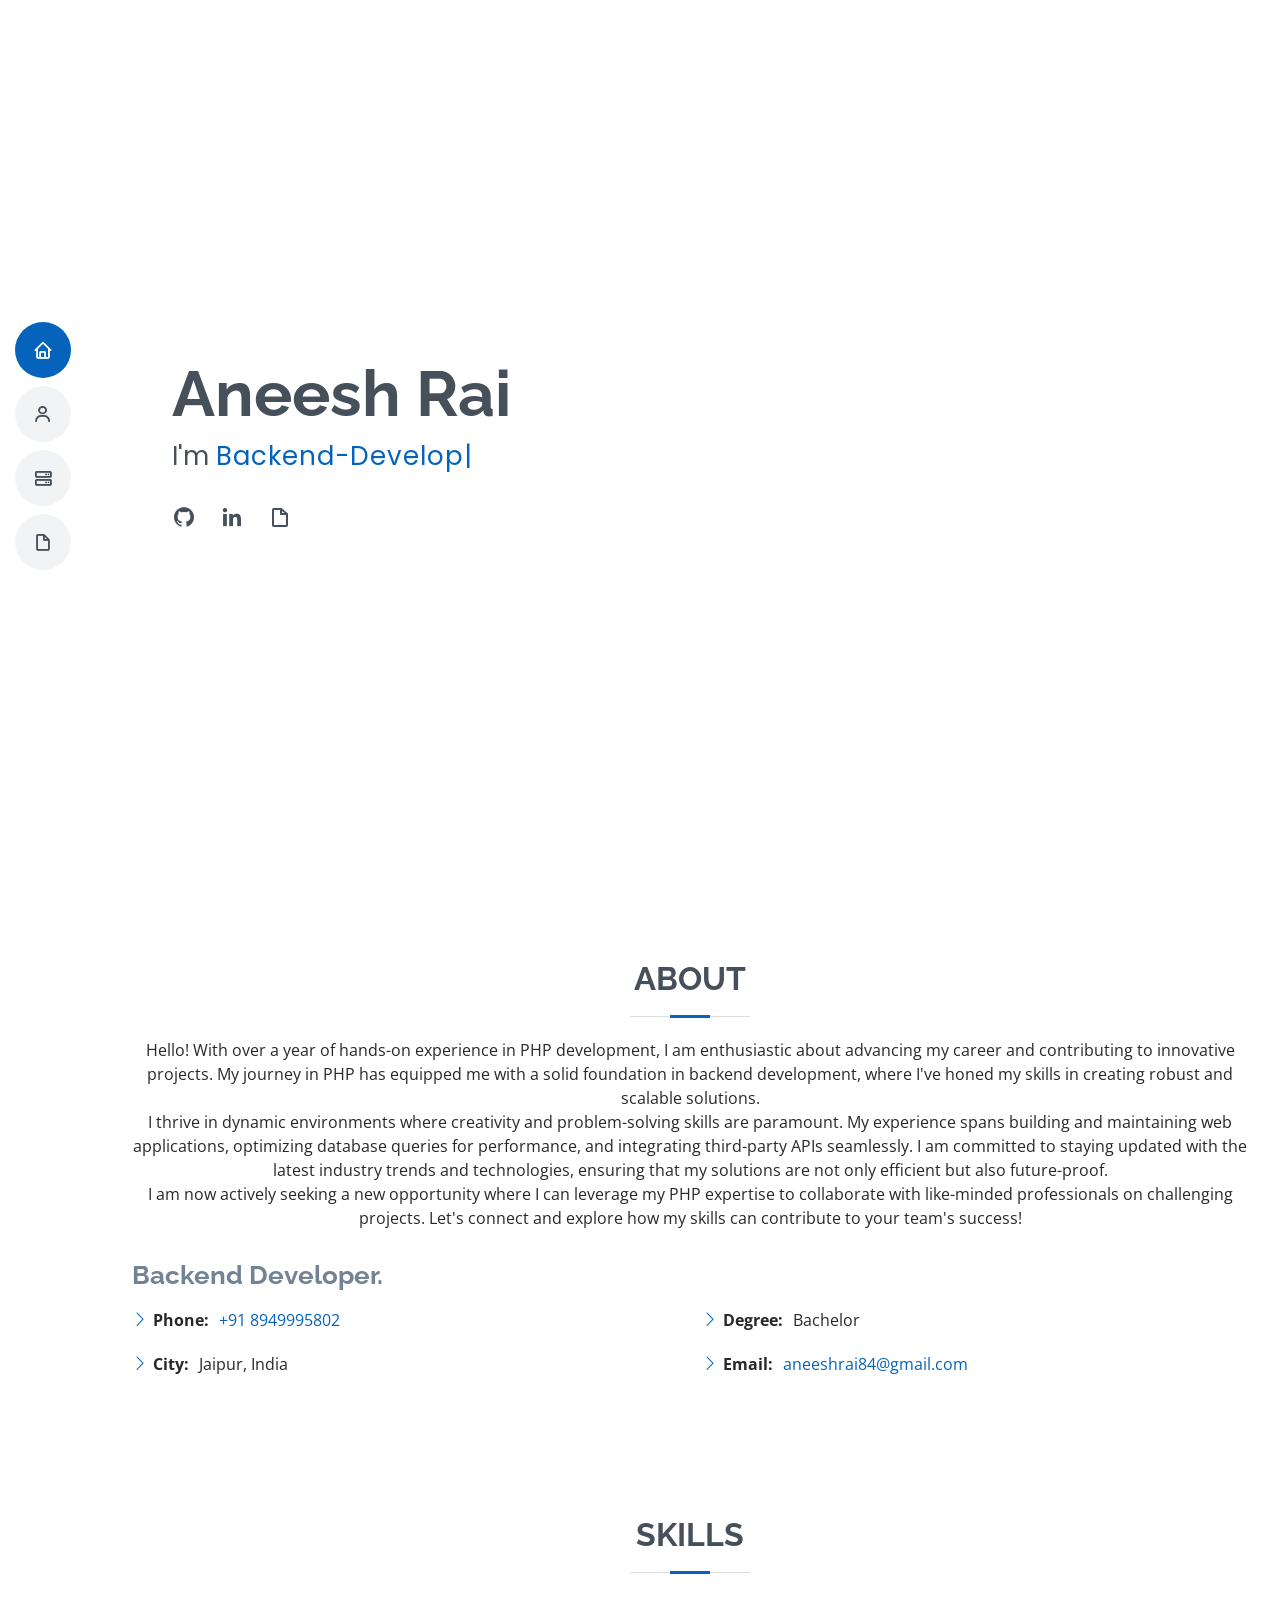
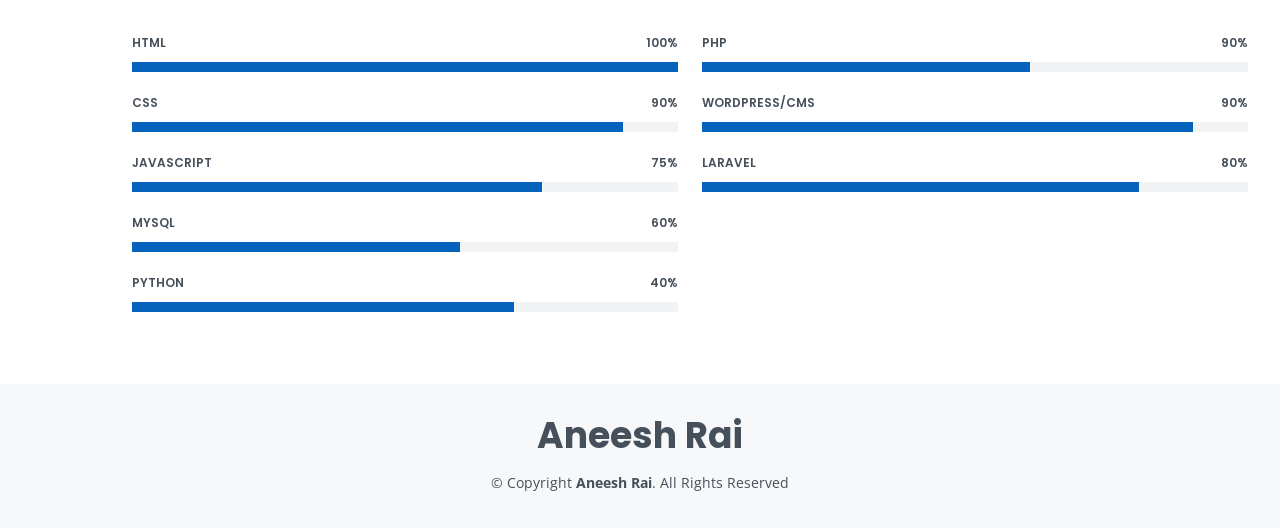
==== index.html @ 7e9b3e85 "gsync2" ====
<!DOCTYPE html>
<html lang="en">

<head>


    <!-- Google tag (gtag.js) -->
<script async src="https://www.googletagmanager.com/gtag/js?id=G-SHVF1KKW50"></script>
<script>
  window.dataLayer = window.dataLayer || [];
  function gtag(){dataLayer.push(arguments);}
  gtag('js', new Date());

  gtag('config', 'G-SHVF1KKW50');
</script>
 <meta charset="utf-8">
  <meta name="viewport" content="width=device-width, initial-scale=1.0">
  <meta name="description" content="Experienced PHP developer with over a year of hands-on expertise in backend development. Skilled in building robust, scalable web applications, optimizing database performance, and integrating third-party APIs.">
  <meta name="keywords" content="PHP developer, backend development, web applications, database optimization, third-party API integration, scalable solutions, industry trends">
  <meta name="author" content="Aneesh Rai">

  <title>Experienced PHP Developer | Backend Development | Aneesh Rai</title>

  <!-- Open Graph meta tags -->
  <meta property="og:type" content="website">
  <meta name="google-site-verification" content="47yTgKQkcb9rBKxpT16hUMV5cIAa8c6QTwj2lx7gw9o" />
  <meta property="og:title" content="Experienced PHP Developer | Backend Development | Aneesh Rai">
  <meta property="og:description" content="Experienced PHP developer with over a year of hands-on expertise in backend development.">
  <meta property="og:url" content="https://aneeshrai-20.github.io/MyResume/">
  <meta property="og:site_name" content="Aneesh Rai">
  <meta property="og:locale" content="en_US">
  <!-- Replace with your actual image URL -->
  <meta property="og:image" content="https://aneeshrai-20.github.io/MyResume/assets/img/favicon3.png">
  <meta property="og:image:secure_url" content="https://aneeshrai-20.github.io/MyResume/assets/img/favicon3.png">
  <meta property="og:image:alt" content="Description of the image">

  <link rel="icon" type="image/x-icon" href="assets/img/favicon3.png">
  <!-- Google Fonts -->
  <link href="https://fonts.googleapis.com/css?family=Open+Sans:300,300i,400,400i,600,600i,700,700i|Raleway:300,300i,400,400i,500,500i,600,600i,700,700i|Poppins:300,300i,400,400i,500,500i,600,600i,700,700i" rel="stylesheet">

  <!-- Vendor CSS Files -->
  <link href="assets/vendor/aos/aos.css" rel="stylesheet">
  <link href="assets/vendor/bootstrap/css/bootstrap.min.css" rel="stylesheet">
  <link href="assets/vendor/bootstrap-icons/bootstrap-icons.css" rel="stylesheet">
  <link href="assets/vendor/boxicons/css/boxicons.min.css" rel="stylesheet">
  <link href="assets/vendor/glightbox/css/glightbox.min.css" rel="stylesheet">
  <link href="assets/vendor/swiper/swiper-bundle.min.css" rel="stylesheet">

  <!-- Template Main CSS File -->
  <link href="assets/css/style.css" rel="stylesheet">

</head>

<body>

  <!-- ======= Mobile nav toggle button ======= -->
  <!-- <button type="button" class="mobile-nav-toggle d-xl-none"><i class="bi bi-list mobile-nav-toggle"></i></button> -->
  <i class="bi bi-list mobile-nav-toggle d-xl-none"></i>
  <!-- ======= Header ======= -->
  <header id="header" class="d-flex flex-column justify-content-center">

    <nav id="navbar" class="navbar nav-menu">
      <ul>
        <li><a href="#hero" class="nav-link scrollto active"><i class="bx bx-home"></i> <span>Home</span></a></li>
        <li><a href="#about" class="nav-link scrollto"><i class="bx bx-user"></i> <span>About</span></a></li>
        <li><a href="#skills" class="nav-link scrollto"><i class="bx bx-server"></i> <span>Skils</span></a></li>
        <li><a href="Aneesh Rai_Resume.pdf" download class="nav-link scrollto"><i class="bx bx-file-blank"></i> <span>Resume</span></a></li>
        
       
      </ul>
    </nav><!-- .nav-menu -->

  </header><!-- End Header -->

  <!-- ======= Hero Section ======= -->
  <section id="hero" class="d-flex flex-column justify-content-center">
    <div class="container" data-aos="zoom-in" data-aos-delay="100">
      <h1>Aneesh Rai</h1>
      <p>I'm <span class="typed" data-typed-items=" Backend-Developer, Freelancer"></span></p>
      <div class="social-links">
        <a href="https://github.com/Aneeshrai-20" class="github"><i class="bx bxl-github"></i></a>
        <a href="https://www.linkedin.com/in/raianeesh/" class="linkedin"><i class="bx bxl-linkedin"></i></a>
        <a href="Resume of Aneesh Rai.pdf" download class="resume"><i class="bx bx-file-blank"></i></a>


      </div>
    </div>
  </section><!-- End Hero -->

  <main id="main">

    <!-- ======= About Section ======= -->
    <section id="about" class="about">
      <div class="container" data-aos="fade-up">

        <div class="section-title">
          <h2>About</h2>
       
       <p>   Hello! With over a year of hands-on experience in PHP development, I am enthusiastic about advancing my career and
        contributing to innovative projects. My journey in PHP has equipped me with a solid foundation in backend development,
        where I've honed my skills in creating robust and scalable solutions.
        </p>
        <p>
        
        I thrive in dynamic environments where creativity and problem-solving skills are paramount. My experience spans building
        and maintaining web applications, optimizing database queries for performance, and integrating third-party APIs
        seamlessly. I am committed to staying updated with the latest industry trends and technologies, ensuring that my
        solutions are not only efficient but also future-proof.
        </p>
        <p>
        I am now actively seeking a new opportunity where I can leverage my PHP expertise to collaborate with like-minded
        professionals on challenging projects. Let's connect and explore how my skills can contribute to your team's success!
        </p>
        </div>

        <div class="row">
         
          <div class="col-lg-12 pt-4 pt-lg-0 content">
            <!-- <h3> Backend Web Developer. &amp; UI/UX Designer.</h3> -->
            <h3>Backend  Developer.</h3>
            <p class="fst-italic">
           </p>
            <div class="row">
              <div class="col-lg-6">
                <ul>
                  <li><i class="bi bi-chevron-right"></i> <strong>Phone:</strong> <span><a href="tel:+918949995802">+91 8949995802</a></span></li>
                  <li><i class="bi bi-chevron-right"></i> <strong>City:</strong> <span>Jaipur, India </span></li>
                </ul>
              </div>
              <div class="col-lg-6">
                <ul>
                  <li><i class="bi bi-chevron-right"></i> <strong>Degree:</strong> <span>Bachelor</span></li>
                  <li><i class="bi bi-chevron-right"></i> <strong>Email:</strong> <span><a href="mailto:aneeshrai84@gmail.com">aneeshrai84@gmail.com</a></span></li>
                </ul>
              </div>
            </div>

          </div>
        </div>

      </div>
    </section><!-- End About Section -->


    <!-- ======= Skills Section ======= -->
    <section id="skills" class="skills section-bg">
      <div class="container" data-aos="fade-up">

        <div class="section-title">
          <h2>Skills</h2>
        </div>

        <div class="row skills-content">

          <div class="col-lg-6">

            <div class="progress">
              <span class="skill">HTML <i class="val">100%</i></span>
              <div class="progress-bar-wrap">
                <div class="progress-bar" role="progressbar" aria-valuenow="100" aria-valuemin="0" aria-valuemax="100"></div>
              </div>
            </div>

            <div class="progress">
              <span class="skill">CSS <i class="val">90%</i></span>
              <div class="progress-bar-wrap">
                <div class="progress-bar" role="progressbar" aria-valuenow="90" aria-valuemin="0" aria-valuemax="100"></div>
              </div>
            </div>

            <div class="progress">
              <span class="skill">JavaScript <i class="val">75%</i></span>
              <div class="progress-bar-wrap">
                <div class="progress-bar" role="progressbar" aria-valuenow="75" aria-valuemin="0" aria-valuemax="100"></div>
              </div>
            </div>

            <div class="progress">
              <span class="skill">MySQL  <i class="val">60%</i></span>
              <div class="progress-bar-wrap">
                <div class="progress-bar" role="progressbar" aria-valuenow="60" aria-valuemin="0" aria-valuemax="100"></div>
              </div>
            </div>

            <div class="progress">
              <span class="skill">Python <i class="val">40%</i></span>
              <div class="progress-bar-wrap">
                <div class="progress-bar" role="progressbar" aria-valuenow="70" aria-valuemin="0" aria-valuemax="100"></div>
              </div>
            </div>

          </div>

          <div class="col-lg-6">

            <div class="progress">
              <span class="skill">PHP <i class="val">90%</i></span>
              <div class="progress-bar-wrap">
                <div class="progress-bar" role="progressbar" aria-valuenow="60" aria-valuemin="0" aria-valuemax="100"></div>
              </div>
            </div>

            <div class="progress">
              <span class="skill">WordPress/CMS <i class="val">90%</i></span>
              <div class="progress-bar-wrap">
                <div class="progress-bar" role="progressbar" aria-valuenow="90" aria-valuemin="0" aria-valuemax="100"></div>
              </div>
            </div>

            <div class="progress">
              <span class="skill">LARAVEL<i class="val">80%</i></span>
              <div class="progress-bar-wrap">
                <div class="progress-bar" role="progressbar" aria-valuenow="80" aria-valuemin="0" aria-valuemax="100"></div>
              </div>
            </div>


            
          </div>

        </div>

      </div>
    </section><!-- End  Skills Section -->

  
  </main><!-- End #main -->

  <!-- ======= Footer ======= -->
  <footer id="footer">
    <div class="container">
      <h3>Aneesh Rai</h3>
    
      <div class="copyright">
        &copy; Copyright <strong><span>Aneesh Rai</span></strong>. All Rights Reserved
      </div>
     
    </div>
  </footer><!-- End Footer -->

  <div id="preloader"></div>
  <a href="#" class="back-to-top d-flex align-items-center justify-content-center"><i class="bi bi-arrow-up-short"></i></a>




  <!-- Vendor JS Files -->
  <script src="assets/vendor/aos/aos.js"></script>
  <script src="assets/vendor/bootstrap/js/bootstrap.bundle.min.js"></script>
  <script src="assets/vendor/glightbox/js/glightbox.min.js"></script>
  <script src="assets/vendor/isotope-layout/isotope.pkgd.min.js"></script>
  <script src="assets/vendor/php-email-form/validate.js"></script>
  <script src="assets/vendor/purecounter/purecounter.js"></script>
  <script src="assets/vendor/swiper/swiper-bundle.min.js"></script>
  <script src="assets/vendor/typed.js/typed.min.js"></script>
  <script src="assets/vendor/waypoints/noframework.waypoints.js"></script>

  <!-- Template Main JS File -->
  <script src="assets/js/main.js"></script>

</body>

</html>
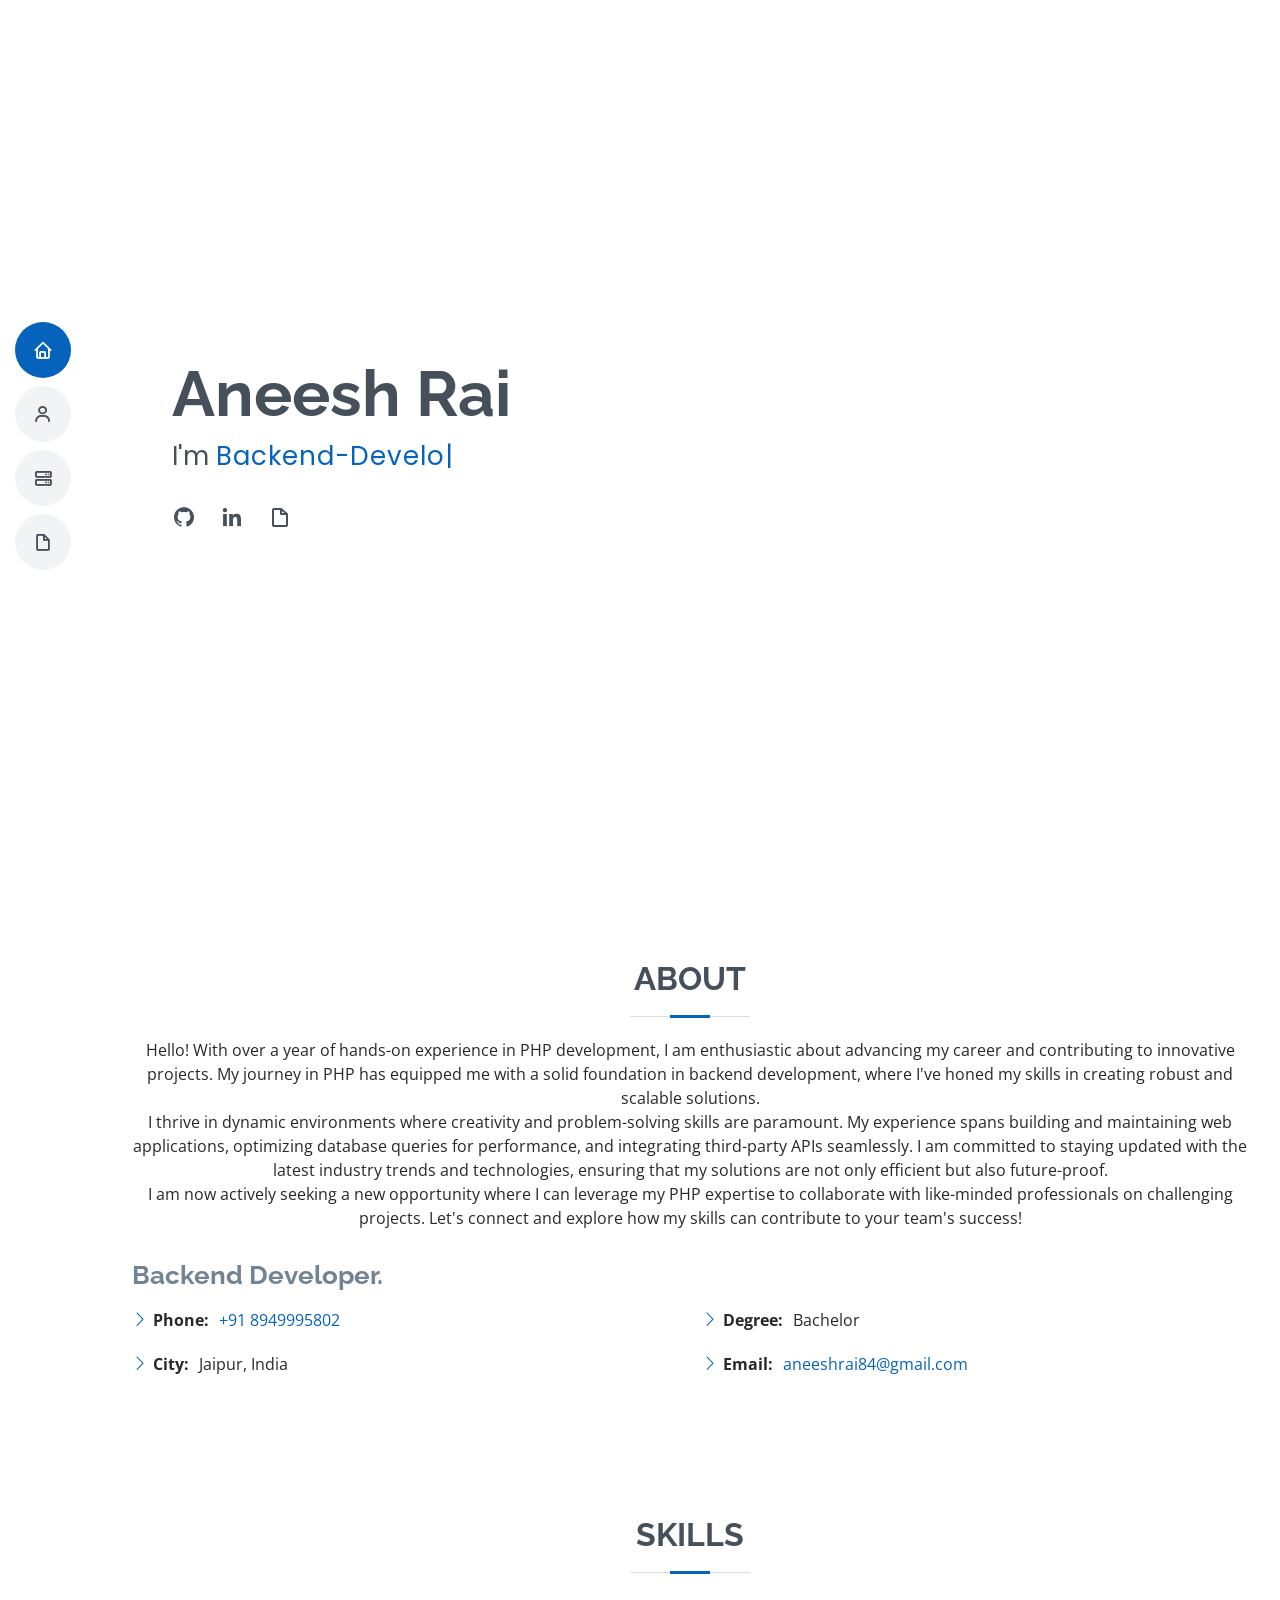
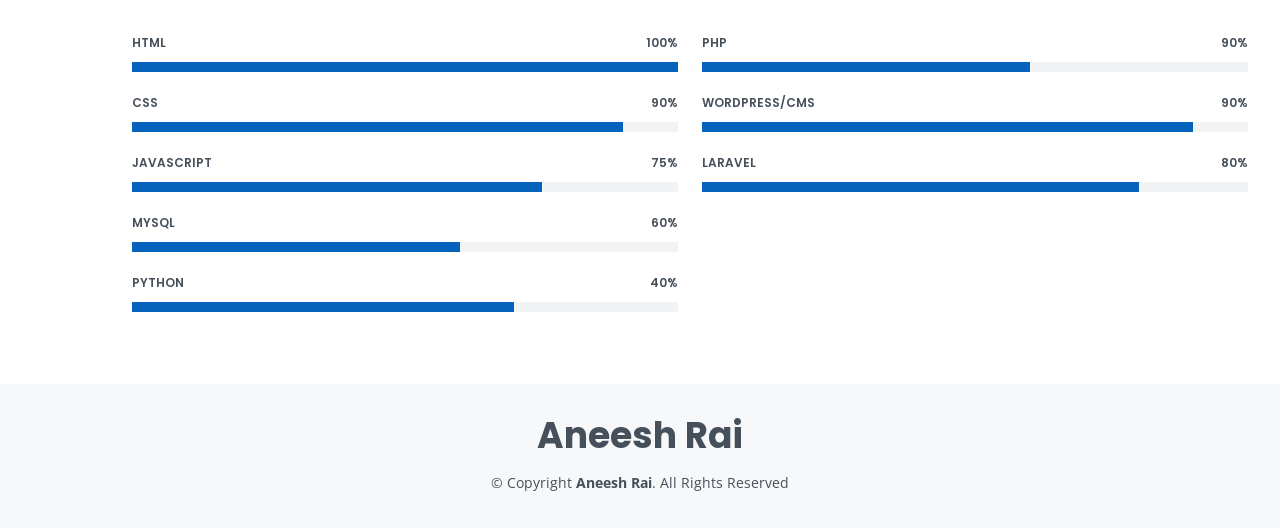
==== commit 64a304a0: "new update gsync" ====
--- a/index.html
+++ b/index.html
@@ -13,6 +13,13 @@
 
   gtag('config', 'G-SHVF1KKW50');
 </script>
+<!-- Google Tag Manager -->
+<script>(function(w,d,s,l,i){w[l]=w[l]||[];w[l].push({'gtm.start':
+new Date().getTime(),event:'gtm.js'});var f=d.getElementsByTagName(s)[0],
+j=d.createElement(s),dl=l!='dataLayer'?'&l='+l:'';j.async=true;j.src=
+'https://www.googletagmanager.com/gtm.js?id='+i+dl;f.parentNode.insertBefore(j,f);
+})(window,document,'script','dataLayer','GTM-5XZNWM4H');</script>
+<!-- End Google Tag Manager -->
  <meta charset="utf-8">
   <meta name="viewport" content="width=device-width, initial-scale=1.0">
   <meta name="description" content="Experienced PHP developer with over a year of hands-on expertise in backend development. Skilled in building robust, scalable web applications, optimizing database performance, and integrating third-party APIs.">
@@ -52,6 +59,10 @@
 </head>
 
 <body>
+  <!-- Google Tag Manager (noscript) -->
+<noscript><iframe src="https://www.googletagmanager.com/ns.html?id=GTM-5XZNWM4H"
+height="0" width="0" style="display:none;visibility:hidden"></iframe></noscript>
+<!-- End Google Tag Manager (noscript) -->
 
   <!-- ======= Mobile nav toggle button ======= -->
   <!-- <button type="button" class="mobile-nav-toggle d-xl-none"><i class="bi bi-list mobile-nav-toggle"></i></button> -->
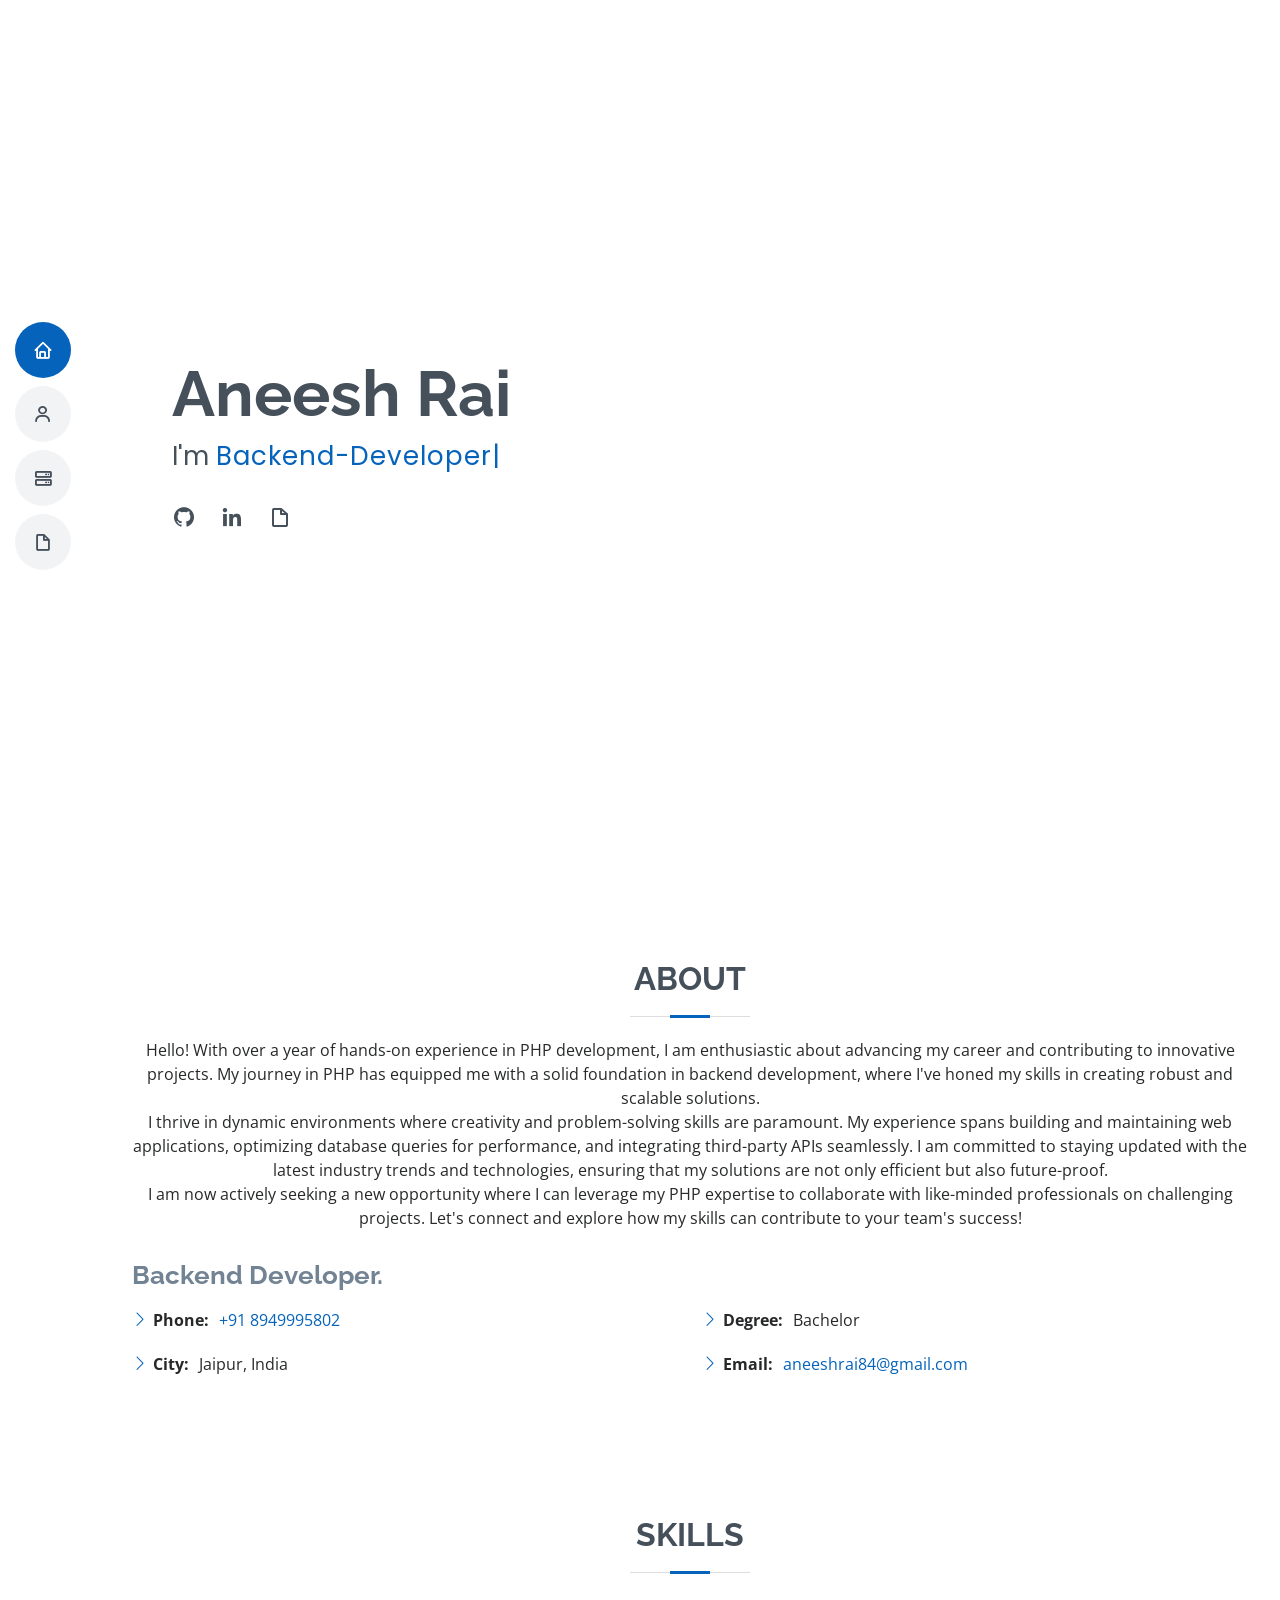
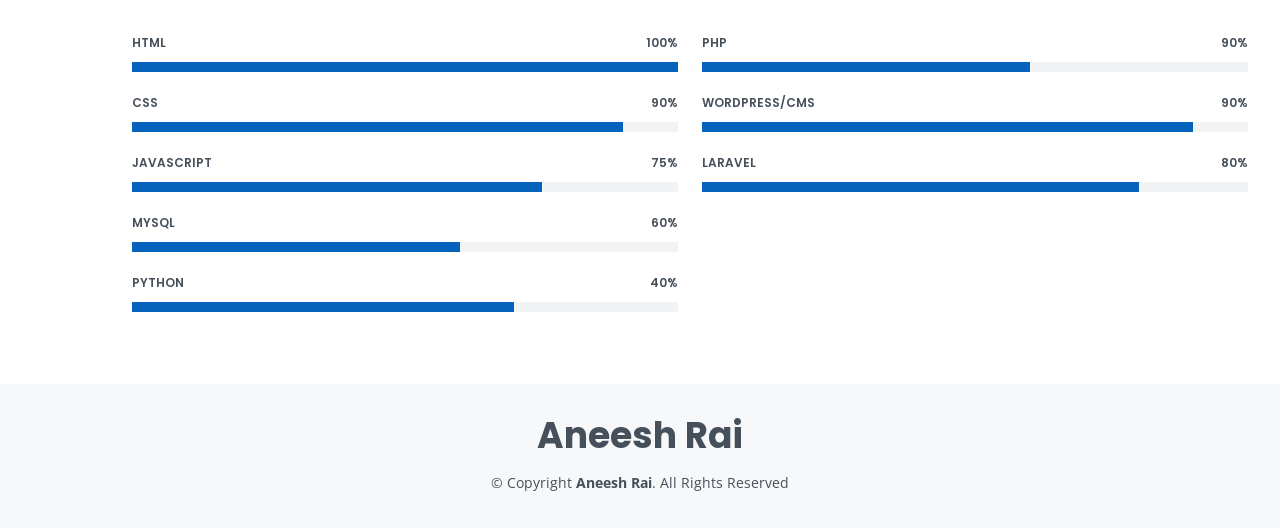
==== commit 34430f89: "new update" ====
--- a/index.html
+++ b/index.html
@@ -22,7 +22,9 @@
 <!-- End Google Tag Manager -->
  <meta charset="utf-8">
   <meta name="viewport" content="width=device-width, initial-scale=1.0">
-  <meta name="description" content="Experienced PHP developer with over a year of hands-on expertise in backend development. Skilled in building robust, scalable web applications, optimizing database performance, and integrating third-party APIs.">
+  <meta name="description" content="PHP Developer with over 2 years of experience in backend development, application maintenance, and API integration. Skilled in building and supporting scalable web 
+  applications, with hands-on experience in the US healthcare domain and ITIL-based processes. Strong problem-solving abilities and a passion for clean, efficient code. 
+  Actively seeking opportunities to contribute to impactful and innovative projects.">
   <meta name="keywords" content="PHP developer, backend development, web applications, database optimization, third-party API integration, scalable solutions, industry trends">
   <meta name="author" content="Aneesh Rai">
 
@@ -75,7 +77,7 @@
         <li><a href="#hero" class="nav-link scrollto active"><i class="bx bx-home"></i> <span>Home</span></a></li>
         <li><a href="#about" class="nav-link scrollto"><i class="bx bx-user"></i> <span>About</span></a></li>
         <li><a href="#skills" class="nav-link scrollto"><i class="bx bx-server"></i> <span>Skils</span></a></li>
-        <li><a href="Aneesh Rai_Resume.pdf" download class="nav-link scrollto"><i class="bx bx-file-blank"></i> <span>Resume</span></a></li>
+        <li><a href="CV of Aneesh Rai.pdf" download class="nav-link scrollto"><i class="bx bx-file-blank"></i> <span>Resume</span></a></li>
         
        
       </ul>
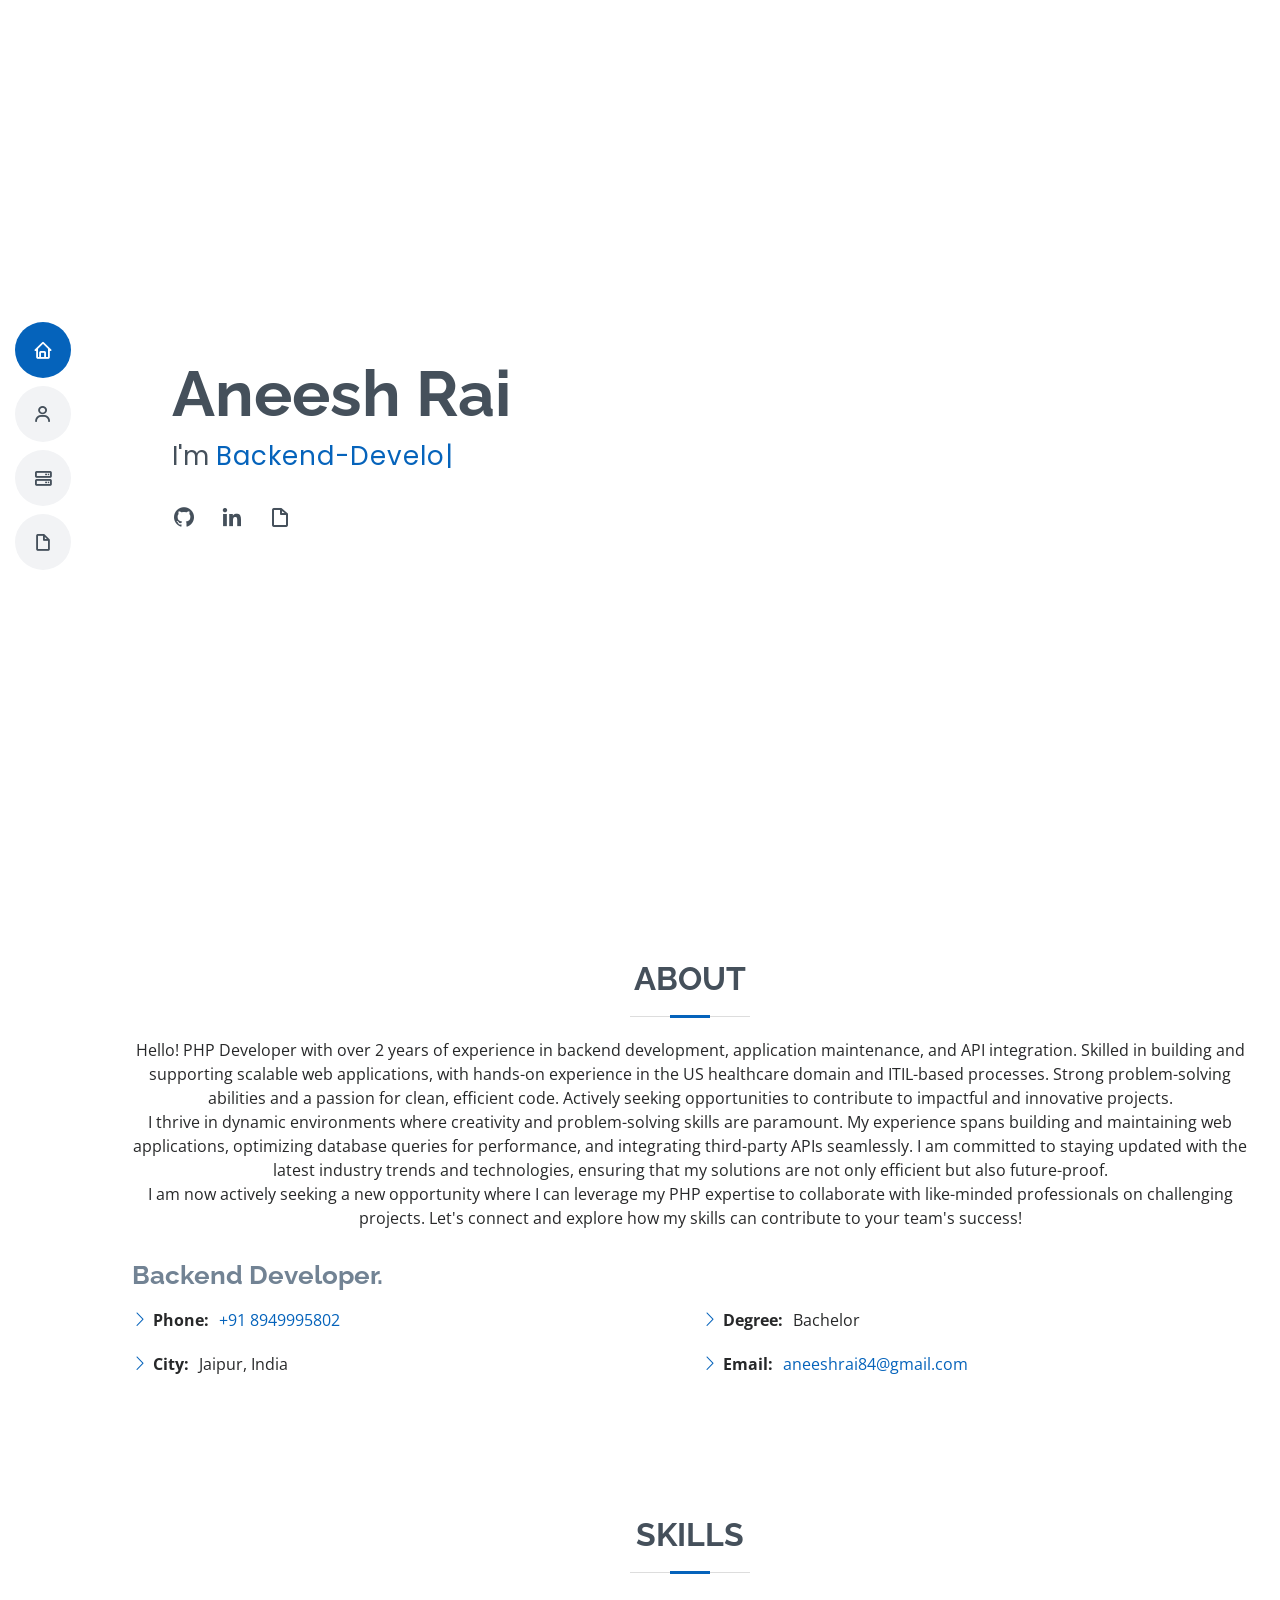
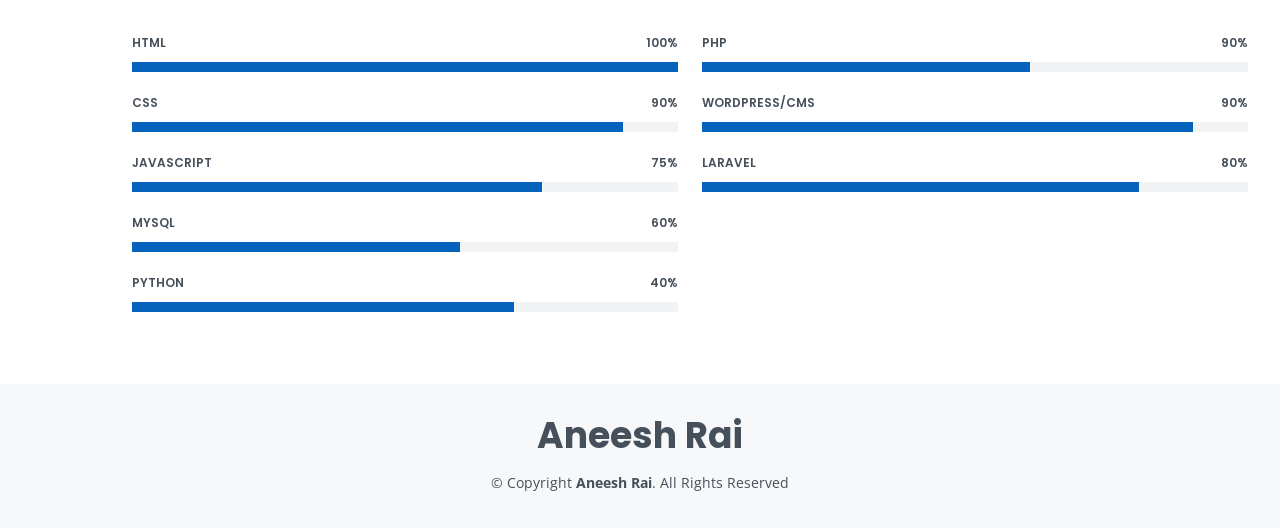
==== commit 9fdabefd: "changes" ====
--- a/index.html
+++ b/index.html
@@ -109,9 +109,9 @@
         <div class="section-title">
           <h2>About</h2>
        
-       <p>   Hello! With over a year of hands-on experience in PHP development, I am enthusiastic about advancing my career and
-        contributing to innovative projects. My journey in PHP has equipped me with a solid foundation in backend development,
-        where I've honed my skills in creating robust and scalable solutions.
+       <p>   Hello! PHP Developer with over 2 years of experience in backend development, application maintenance, and API integration. Skilled in building and supporting scalable web 
+        applications, with hands-on experience in the US healthcare domain and ITIL-based processes. Strong problem-solving abilities and a passion for clean, efficient code. 
+        Actively seeking opportunities to contribute to impactful and innovative projects.
         </p>
         <p>
         
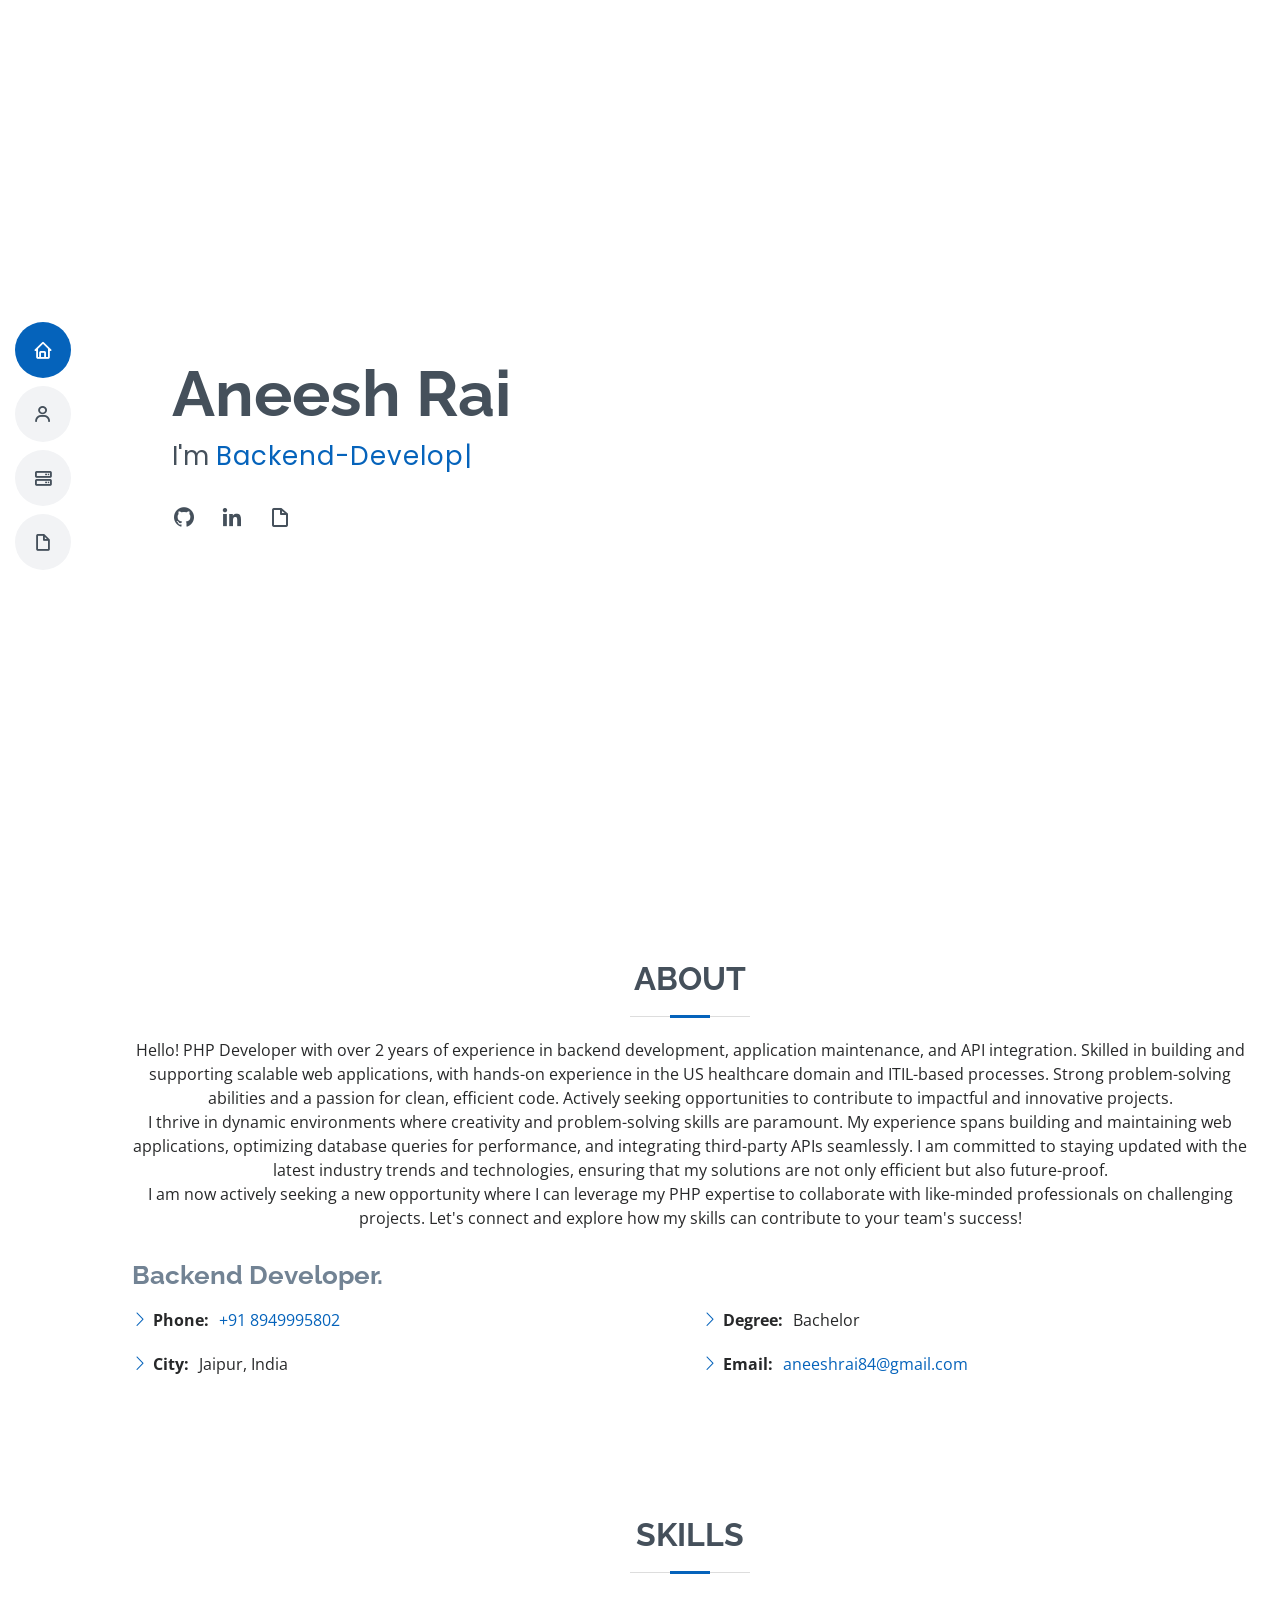
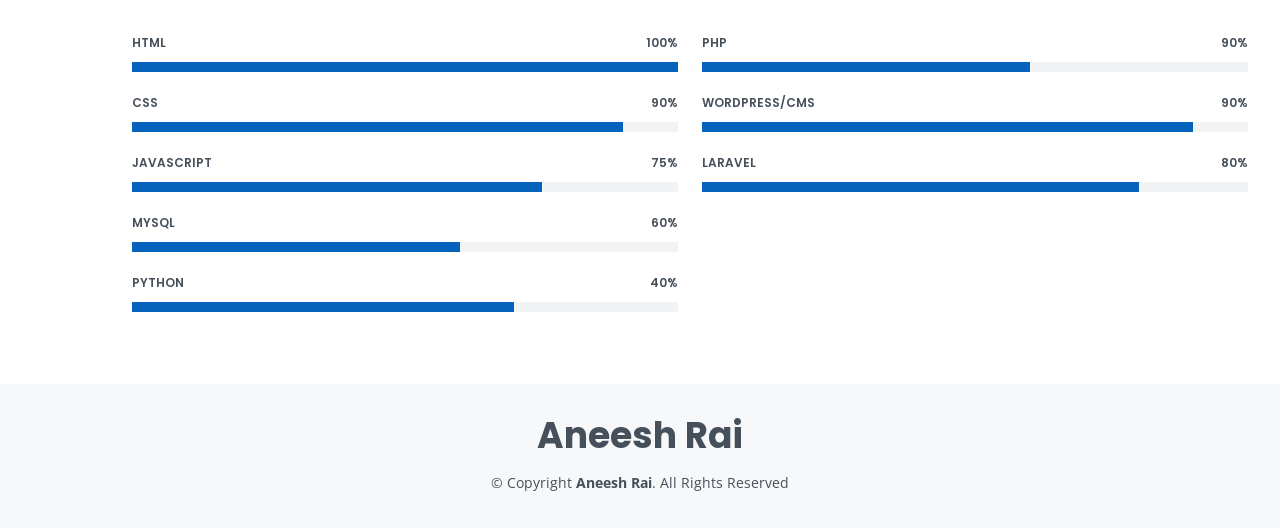
==== commit 6e8f0184: "good" ====
--- a/index.html
+++ b/index.html
@@ -77,7 +77,7 @@
         <li><a href="#hero" class="nav-link scrollto active"><i class="bx bx-home"></i> <span>Home</span></a></li>
         <li><a href="#about" class="nav-link scrollto"><i class="bx bx-user"></i> <span>About</span></a></li>
         <li><a href="#skills" class="nav-link scrollto"><i class="bx bx-server"></i> <span>Skils</span></a></li>
-        <li><a href="CV of Aneesh Rai.pdf" download class="nav-link scrollto"><i class="bx bx-file-blank"></i> <span>Resume</span></a></li>
+        <li><a href="CV of Aneesh Rai.pdf" download class="nav-link scrollto"><i class="bx bx-file-blank"></i> <span>CV</span></a></li>
         
        
       </ul>
@@ -93,7 +93,7 @@
       <div class="social-links">
         <a href="https://github.com/Aneeshrai-20" class="github"><i class="bx bxl-github"></i></a>
         <a href="https://www.linkedin.com/in/raianeesh/" class="linkedin"><i class="bx bxl-linkedin"></i></a>
-        <a href="Resume of Aneesh Rai.pdf" download class="resume"><i class="bx bx-file-blank"></i></a>
+        <a href="CV of Aneesh Rai.pdf" download class="cv"><i class="bx bx-file-blank"></i></a>
 
 
       </div>
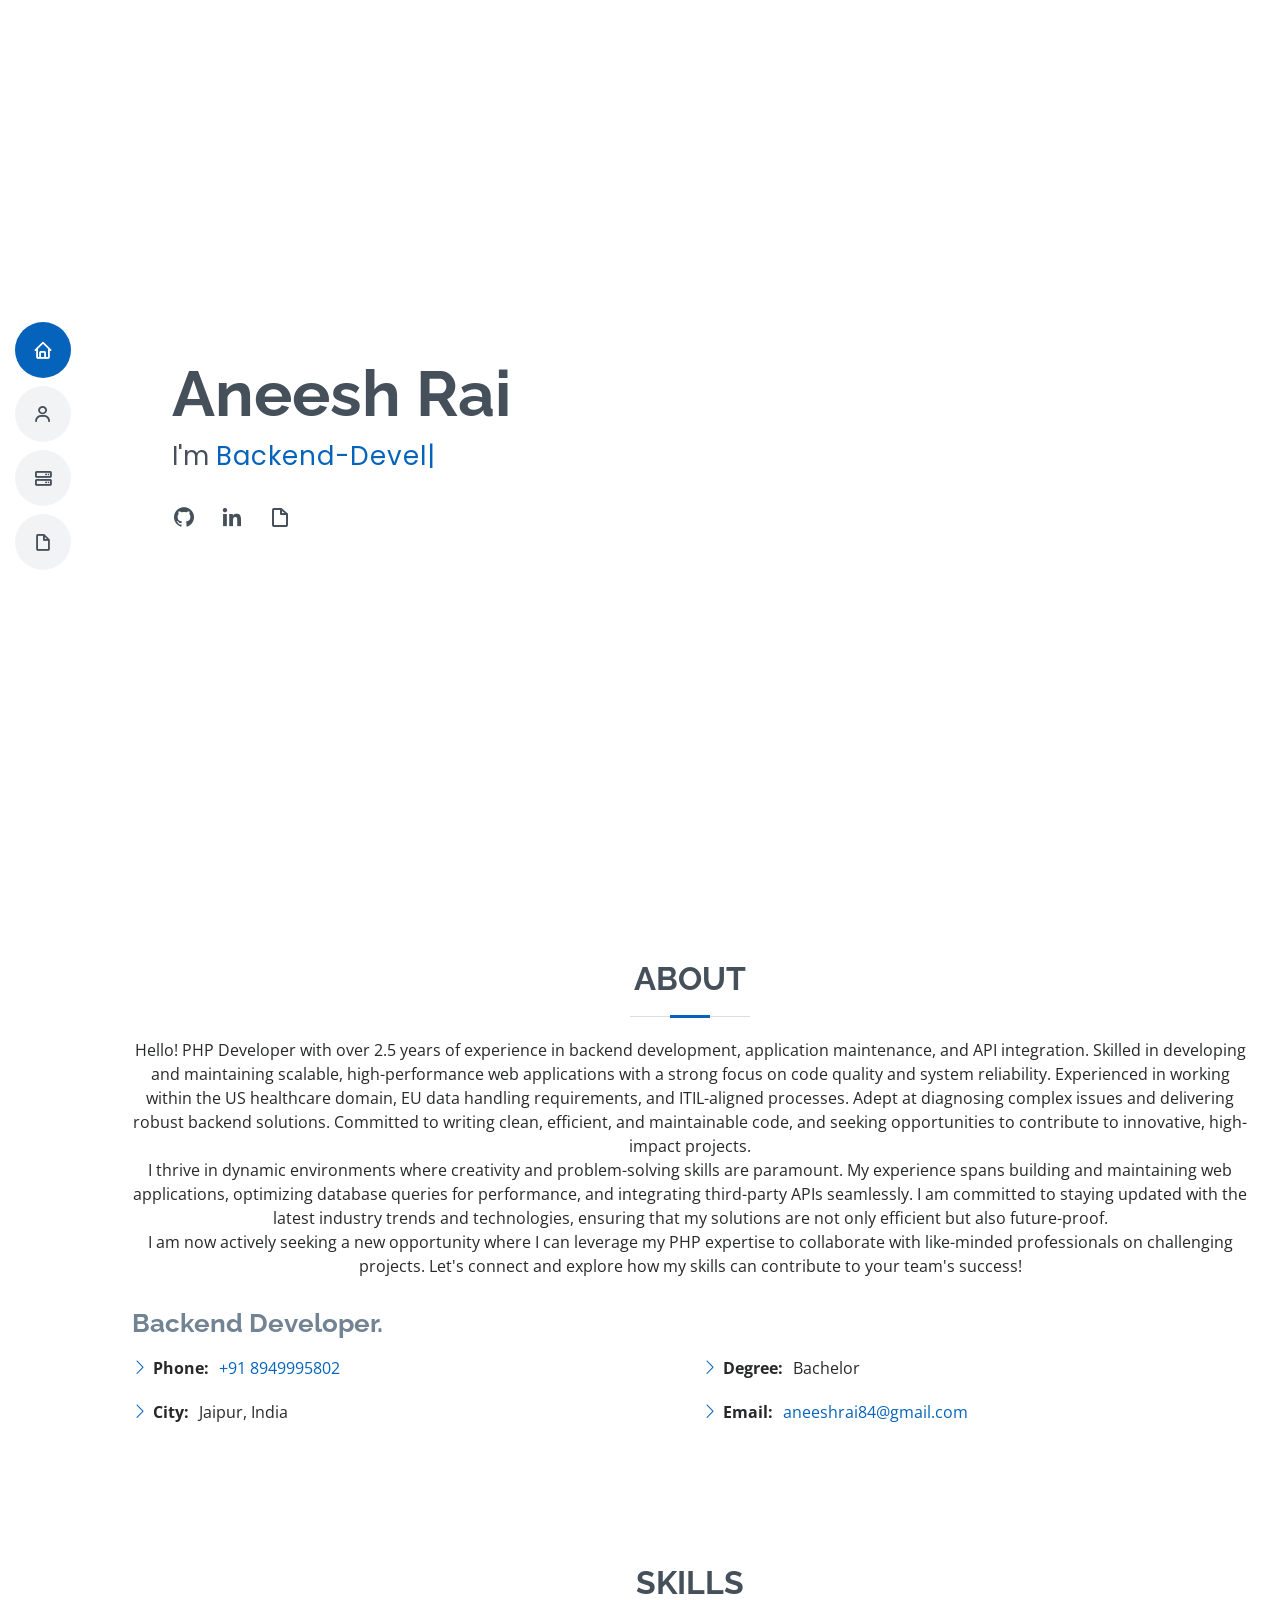
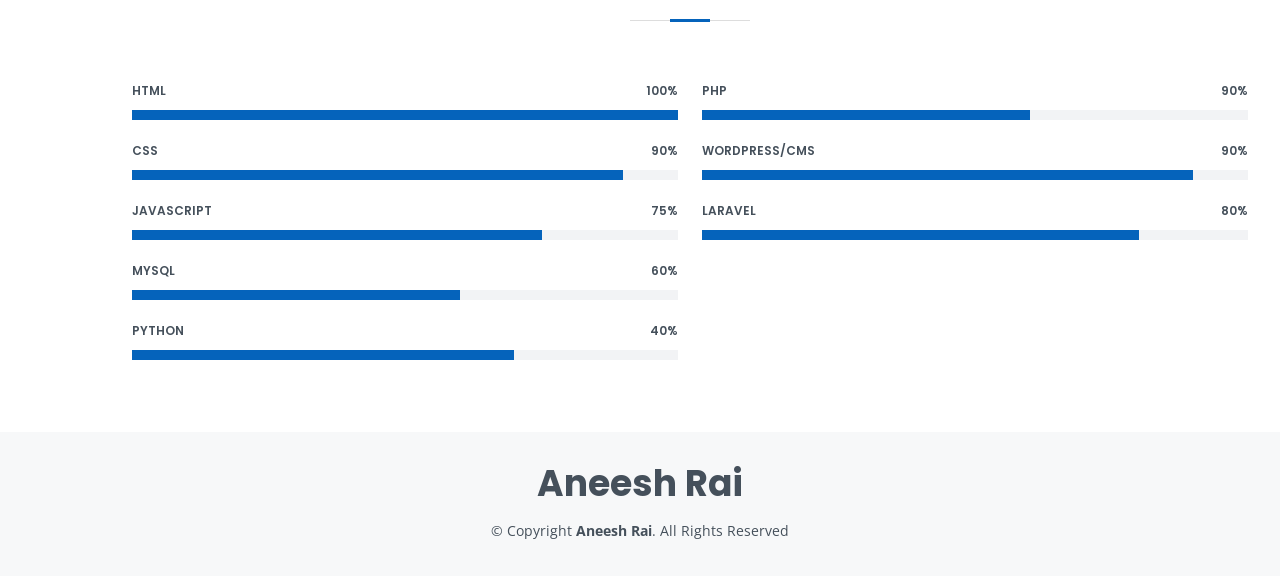
==== commit 0bf2479a: "updated" ====
--- a/index.html
+++ b/index.html
@@ -109,9 +109,10 @@
         <div class="section-title">
           <h2>About</h2>
        
-       <p>   Hello! PHP Developer with over 2 years of experience in backend development, application maintenance, and API integration. Skilled in building and supporting scalable web 
-        applications, with hands-on experience in the US healthcare domain and ITIL-based processes. Strong problem-solving abilities and a passion for clean, efficient code. 
-        Actively seeking opportunities to contribute to impactful and innovative projects.
+       <p>   Hello! PHP Developer with over 2.5 years of experience in backend development, 
+        application maintenance, and API integration. Skilled in developing and maintaining scalable,
+         high-performance web applications with a strong focus on code quality and system reliability. 
+         Experienced in working within the US healthcare domain, EU data handling requirements, and ITIL-aligned processes. Adept at diagnosing complex issues and delivering robust backend solutions. Committed to writing clean, efficient, and maintainable code, and seeking opportunities to contribute to innovative, high-impact projects.
         </p>
         <p>
         
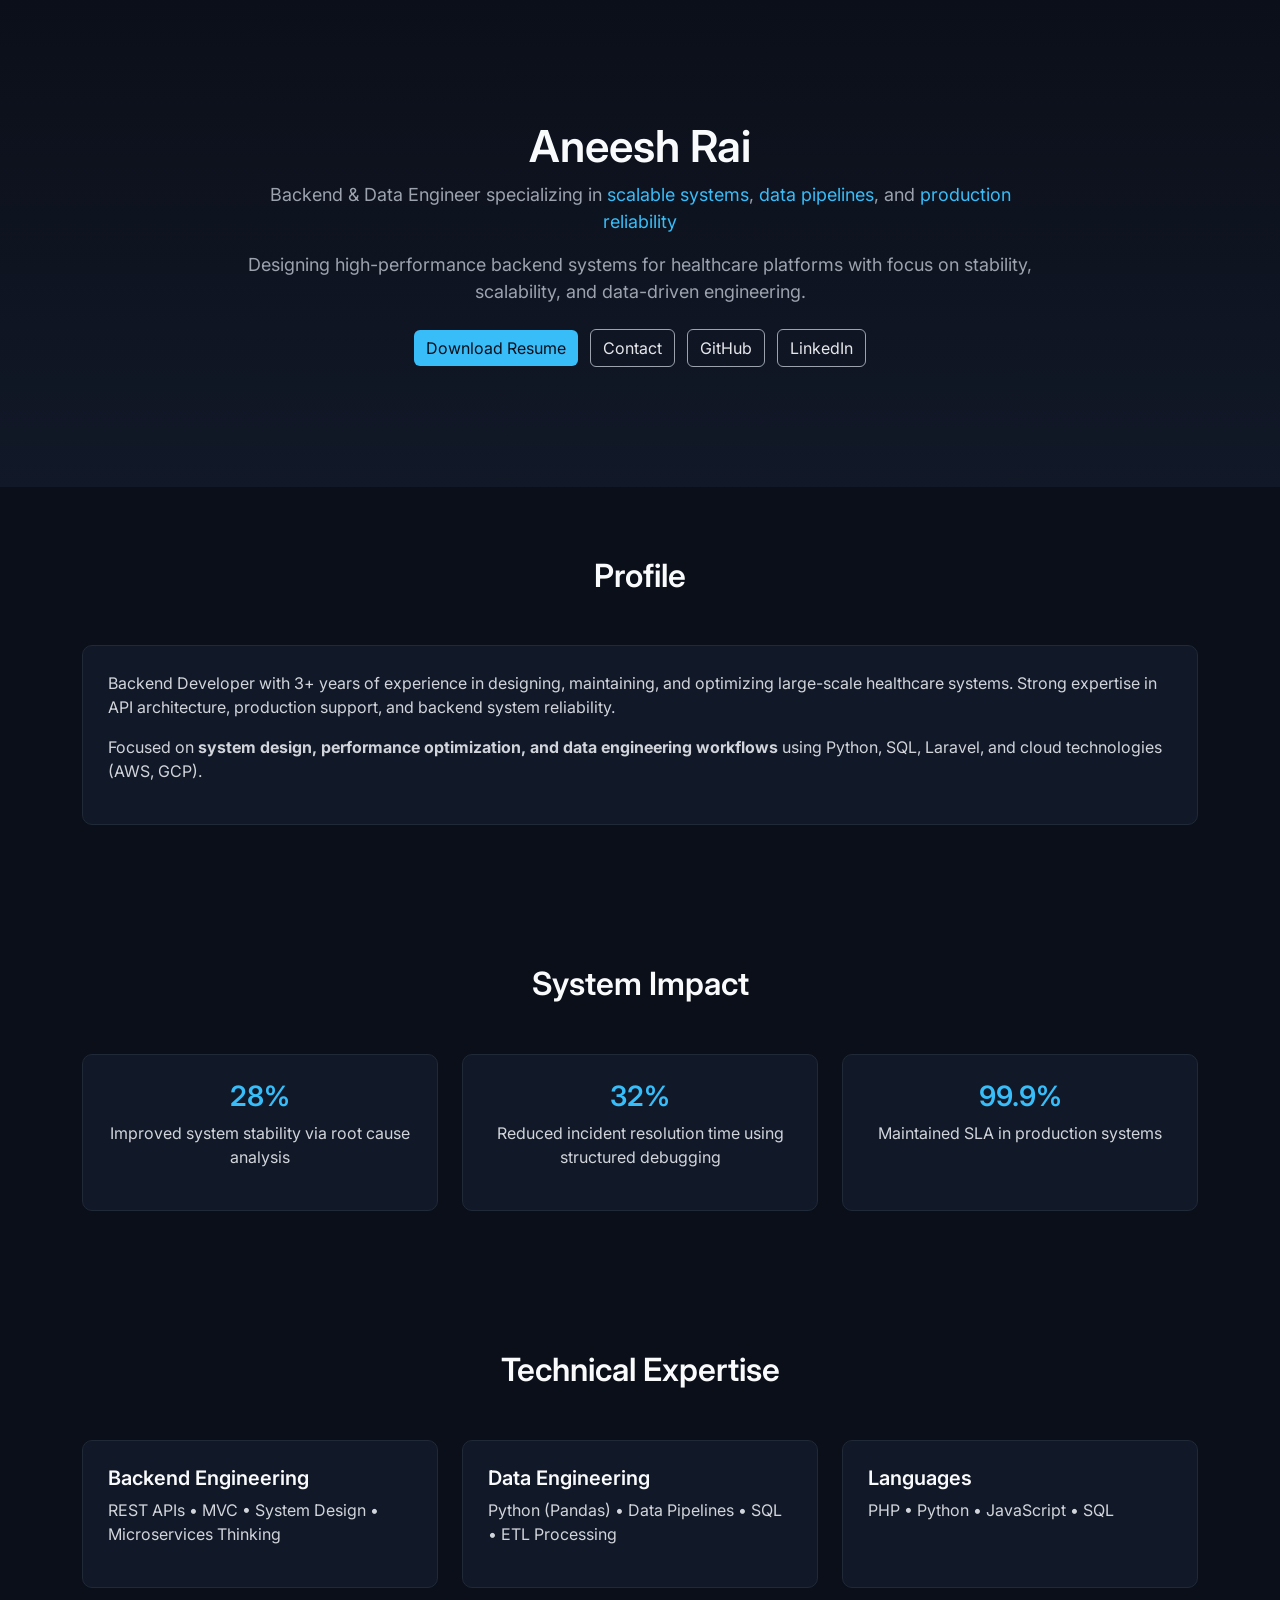
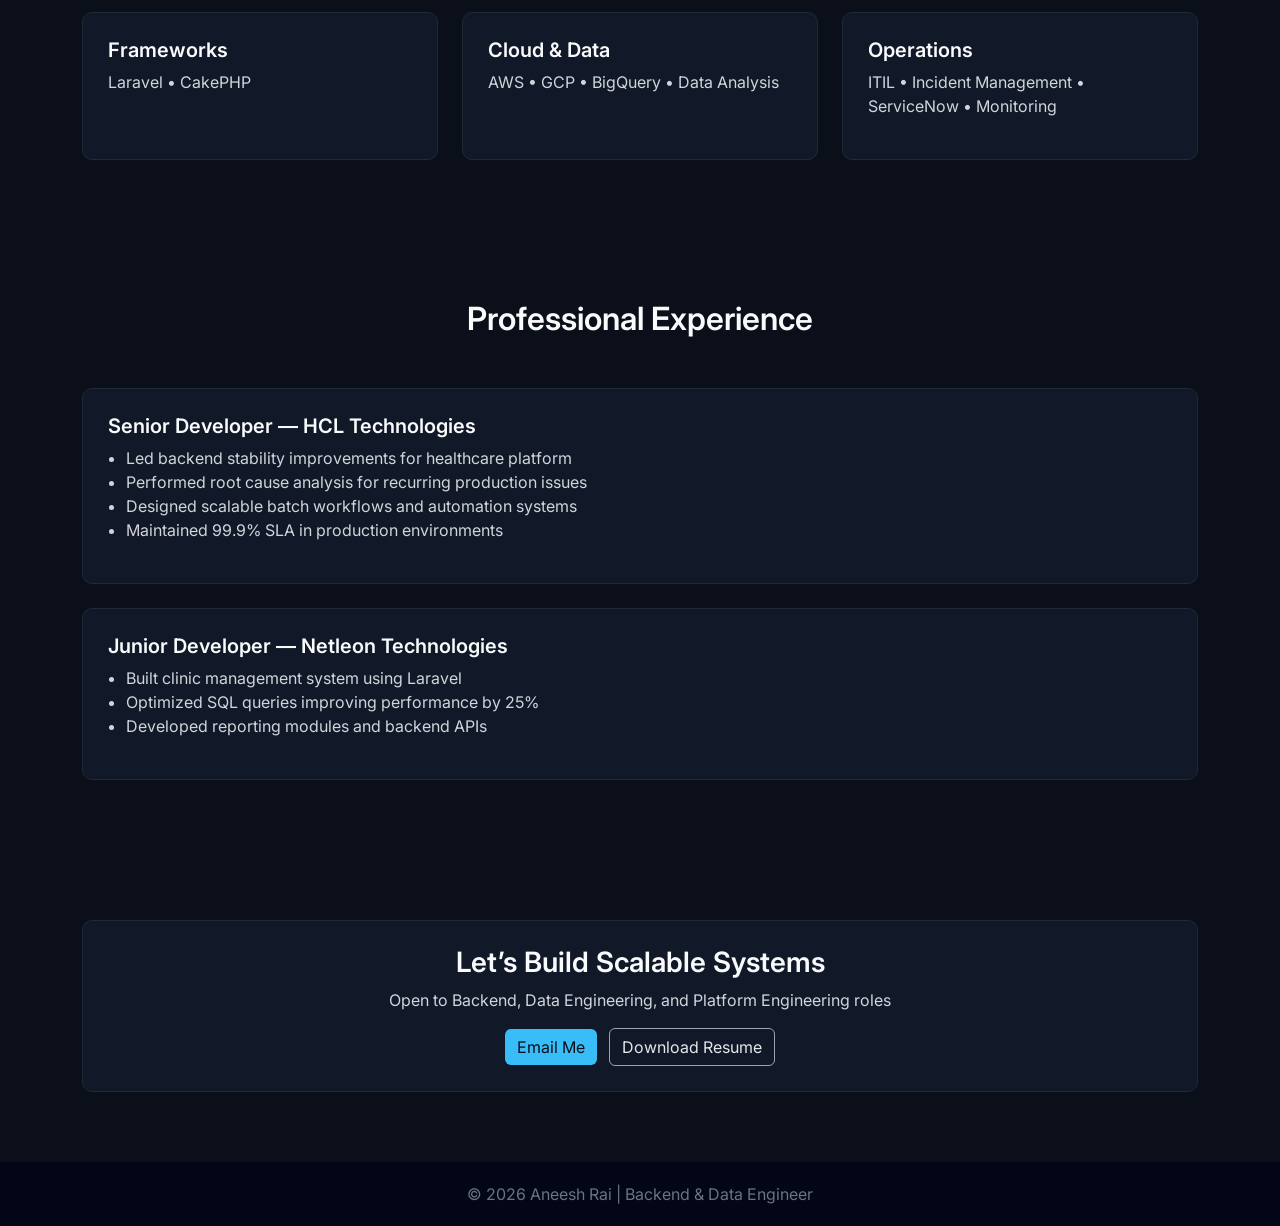
==== commit a262da63: "new Dataengieneer" ====
--- a/index.html
+++ b/index.html
@@ -1,277 +1,248 @@
 <!DOCTYPE html>
 <html lang="en">
-
 <head>
-
-
-    <!-- Google tag (gtag.js) -->
-<script async src="https://www.googletagmanager.com/gtag/js?id=G-SHVF1KKW50"></script>
-<script>
-  window.dataLayer = window.dataLayer || [];
-  function gtag(){dataLayer.push(arguments);}
-  gtag('js', new Date());
-
-  gtag('config', 'G-SHVF1KKW50');
-</script>
-<!-- Google Tag Manager -->
-<script>(function(w,d,s,l,i){w[l]=w[l]||[];w[l].push({'gtm.start':
-new Date().getTime(),event:'gtm.js'});var f=d.getElementsByTagName(s)[0],
-j=d.createElement(s),dl=l!='dataLayer'?'&l='+l:'';j.async=true;j.src=
-'https://www.googletagmanager.com/gtm.js?id='+i+dl;f.parentNode.insertBefore(j,f);
-})(window,document,'script','dataLayer','GTM-5XZNWM4H');</script>
-<!-- End Google Tag Manager -->
+  <meta charset="UTF-8">
+  <meta name="viewport" content="width=device-width, initial-scale=1">
+
+   <!-- Google tag (gtag.js) -->
+      <script async src="https://www.googletagmanager.com/gtag/js?id=G-SHVF1KKW50"></script>
+      <script>
+         window.dataLayer = window.dataLayer || [];
+         function gtag(){dataLayer.push(arguments);}
+         gtag('js', new Date());
+         gtag('config', 'G-SHVF1KKW50');
+      </script>
+      <!-- Google Tag Manager -->
+      <script>(function(w,d,s,l,i){w[l]=w[l]||[];w[l].push({'gtm.start':
+         new Date().getTime(),event:'gtm.js'});var f=d.getElementsByTagName(s)[0],
+         j=d.createElement(s),dl=l!='dataLayer'?'&l='+l:'';j.async=true;j.src=
+         'https://www.googletagmanager.com/gtm.js?id='+i+dl;f.parentNode.insertBefore(j,f);
+         })(window,document,'script','dataLayer','GTM-5XZNWM4H');
+      </script>
+      <!-- End Google Tag Manager -->
+  <title>Aneesh Rai | Backend & Data Engineer</title>
  <meta charset="utf-8">
-  <meta name="viewport" content="width=device-width, initial-scale=1.0">
-  <meta name="description" content="PHP Developer with over 2 years of experience in backend development, application maintenance, and API integration. Skilled in building and supporting scalable web 
-  applications, with hands-on experience in the US healthcare domain and ITIL-based processes. Strong problem-solving abilities and a passion for clean, efficient code. 
-  Actively seeking opportunities to contribute to impactful and innovative projects.">
-  <meta name="keywords" content="PHP developer, backend development, web applications, database optimization, third-party API integration, scalable solutions, industry trends">
-  <meta name="author" content="Aneesh Rai">
-
-  <title>Experienced PHP Developer | Backend Development | Aneesh Rai</title>
-
-  <!-- Open Graph meta tags -->
-  <meta property="og:type" content="website">
-  <meta name="google-site-verification" content="47yTgKQkcb9rBKxpT16hUMV5cIAa8c6QTwj2lx7gw9o" />
-  <meta property="og:title" content="Experienced PHP Developer | Backend Development | Aneesh Rai">
-  <meta property="og:description" content="Experienced PHP developer with over a year of hands-on expertise in backend development.">
-  <meta property="og:url" content="https://aneeshrai-20.github.io/MyResume/">
-  <meta property="og:site_name" content="Aneesh Rai">
-  <meta property="og:locale" content="en_US">
-  <!-- Replace with your actual image URL -->
-  <meta property="og:image" content="https://aneeshrai-20.github.io/MyResume/assets/img/favicon3.png">
-  <meta property="og:image:secure_url" content="https://aneeshrai-20.github.io/MyResume/assets/img/favicon3.png">
-  <meta property="og:image:alt" content="Description of the image">
-
-  <link rel="icon" type="image/x-icon" href="assets/img/favicon3.png">
-  <!-- Google Fonts -->
-  <link href="https://fonts.googleapis.com/css?family=Open+Sans:300,300i,400,400i,600,600i,700,700i|Raleway:300,300i,400,400i,500,500i,600,600i,700,700i|Poppins:300,300i,400,400i,500,500i,600,600i,700,700i" rel="stylesheet">
-
-  <!-- Vendor CSS Files -->
-  <link href="assets/vendor/aos/aos.css" rel="stylesheet">
-  <link href="assets/vendor/bootstrap/css/bootstrap.min.css" rel="stylesheet">
-  <link href="assets/vendor/bootstrap-icons/bootstrap-icons.css" rel="stylesheet">
-  <link href="assets/vendor/boxicons/css/boxicons.min.css" rel="stylesheet">
-  <link href="assets/vendor/glightbox/css/glightbox.min.css" rel="stylesheet">
-  <link href="assets/vendor/swiper/swiper-bundle.min.css" rel="stylesheet">
-
-  <!-- Template Main CSS File -->
-  <link href="assets/css/style.css" rel="stylesheet">
+      <meta name="viewport" content="width=device-width, initial-scale=1.0">
+      <meta name="description" content="BackendEngineerwith3+yearsofexperience in UShealthcare systems, specializing in API development, application
+         maintenance, andproduction support. Improved systemstability by 28% andreducedresolution time by32%. Skilled in PHP
+         (Laravel, CakePHP), Python (Pandas), SQL, and ITIL-based processes in HIPAA-compliant environments.">
+      <meta name="keywords" content="PHP developer, backend development, web applications, database optimization, third-party API integration, scalable solutions, industry trends">
+      <meta name="author" content="Aneesh Rai">
+      <!-- Open Graph meta tags -->
+      <meta property="og:type" content="website">
+      <meta name="google-site-verification" content="47yTgKQkcb9rBKxpT16hUMV5cIAa8c6QTwj2lx7gw9o" />
+      <meta property="og:title" content=" Aneesh Rai">
+      <meta property="og:description" content="BackendEngineerwith3+yearsofexperience in UShealthcare systems, specializing in API development, application
+         maintenance, andproduction support. Improved systemstability by 28% andreducedresolution time by32%. Skilled in PHP
+         (Laravel, CakePHP), Python (Pandas), SQL, and ITIL-based processes in HIPAA-compliant environments.">
+      <meta property="og:url" content="https://aneeshrai-20.github.io/MyResume/">
+      <meta property="og:site_name" content="Aneesh Rai">
+      <meta property="og:locale" content="en_US">
+      <!-- Replace with your actual image URL -->
+      <meta property="og:image" content="https://aneeshrai-20.github.io/MyResume/assets/img/favicon3.png">
+      <meta property="og:image:secure_url" content="https://aneeshrai-20.github.io/MyResume/assets/img/favicon3.png">
+      <meta property="og:image:alt" content="Description of the image">
+  <!-- Fonts -->
+  <link href="https://fonts.googleapis.com/css2?family=Inter:wght@300;400;500;600&display=swap" rel="stylesheet">
+
+  <!-- Bootstrap -->
+  <link href="https://cdn.jsdelivr.net/npm/bootstrap@5.3.0/dist/css/bootstrap.min.css" rel="stylesheet">
+  <link rel="stylesheet" href="assets/css/style.css">
 
 </head>
 
 <body>
-  <!-- Google Tag Manager (noscript) -->
-<noscript><iframe src="https://www.googletagmanager.com/ns.html?id=GTM-5XZNWM4H"
-height="0" width="0" style="display:none;visibility:hidden"></iframe></noscript>
-<!-- End Google Tag Manager (noscript) -->
-
-  <!-- ======= Mobile nav toggle button ======= -->
-  <!-- <button type="button" class="mobile-nav-toggle d-xl-none"><i class="bi bi-list mobile-nav-toggle"></i></button> -->
-  <i class="bi bi-list mobile-nav-toggle d-xl-none"></i>
-  <!-- ======= Header ======= -->
-  <header id="header" class="d-flex flex-column justify-content-center">
-
-    <nav id="navbar" class="navbar nav-menu">
+   <!-- Google Tag Manager (noscript) -->
+      <noscript><iframe src="https://www.googletagmanager.com/ns.html?id=GTM-5XZNWM4H"
+         height="0" width="0" style="display:none;visibility:hidden"></iframe></noscript>
+      <!-- End Google Tag Manager (noscript) -->
+      <!-- ======= Mobile nav toggle button ======= -->
+      <!-- <button type="button" class="mobile-nav-toggle d-xl-none"><i class="bi bi-list mobile-nav-toggle"></i></button> -->
+      <i class="bi bi-list mobile-nav-toggle d-xl-none"></i>
+      <!-- ======= Header ======= -->
+
+<!-- HERO -->
+<section class="hero">
+  <div class="container">
+
+    <h1>Aneesh Rai</h1>
+
+    <p>
+      Backend & Data Engineer specializing in 
+      <span class="highlight">scalable systems</span>, 
+      <span class="highlight">data pipelines</span>, and 
+      <span class="highlight">production reliability</span>
+    </p>
+
+    <p class="mt-3">
+      Designing high-performance backend systems for healthcare platforms with focus on stability, scalability, and data-driven engineering.
+    </p>
+
+    <div class="mt-4">
+      <a href="resume of Aneesh Rai.pdf" class="btn btn-info me-2" download>Download Resume</a>
+      <a href="mailto:aneeshrai84@gmail.com" class="btn btn-outline-light me-2">Contact</a>
+      <a href="https://github.com/Aneeshrai-20" class="btn btn-outline-light me-2">GitHub</a>
+      <a href="https://www.linkedin.com/in/raianeesh/" class="btn btn-outline-light">LinkedIn</a>
+    </div>
+
+  </div>
+</section>
+
+<!-- PROFILE -->
+<section>
+  <div class="container">
+    <div class="section-title">
+      <h2>Profile</h2>
+    </div>
+
+    <div class="card-custom">
+      <p>
+        Backend Developer with 3+ years of experience in designing, maintaining,
+        and optimizing large-scale healthcare systems. Strong expertise in API architecture,
+        production support, and backend system reliability.
+      </p>
+
+      <p>
+        Focused on <b>system design, performance optimization, and data engineering workflows</b>
+        using Python, SQL, Laravel, and cloud technologies (AWS, GCP).
+      </p>
+    </div>
+  </div>
+</section>
+
+<!-- IMPACT -->
+<section>
+  <div class="container">
+    <div class="section-title">
+      <h2>System Impact</h2> 
+    </div>
+
+    <div class="row g-4">
+
+      <div class="col-md-4">
+        <div class="card-custom text-center">
+          <h3 class="highlight">28%</h3>
+          <p>Improved system stability via root cause analysis</p>
+        </div>
+      </div>
+
+      <div class="col-md-4">
+        <div class="card-custom text-center">
+          <h3 class="highlight">32%</h3> 
+          <p>Reduced incident resolution time using structured debugging</p>
+        </div>
+      </div>
+      <div class="col-md-4">
+        <div class="card-custom text-center">
+          <h3 class="highlight">99.9%</h3>
+          <p>Maintained SLA in production systems</p>
+        </div>
+      </div>
+    </div>
+  </div>
+</section>
+
+<!-- SKILLS -->
+<section>
+  <div class="container">
+    <div class="section-title">
+      <h2>Technical Expertise</h2>
+    </div>
+
+    <div class="row g-4">
+
+      <div class="col-md-4">
+        <div class="card-custom">
+          <h5>Backend Engineering</h5>
+          <p>REST APIs • MVC • System Design • Microservices Thinking</p>
+        </div>
+      </div>
+
+      <div class="col-md-4">
+        <div class="card-custom">
+          <h5>Data Engineering</h5>
+          <p>Python (Pandas) • Data Pipelines • SQL • ETL Processing</p>
+        </div>
+      </div>
+
+      <div class="col-md-4">
+        <div class="card-custom">
+          <h5>Languages</h5>
+          <p>PHP • Python • JavaScript • SQL</p>
+        </div>
+      </div>
+
+      <div class="col-md-4">
+        <div class="card-custom">
+          <h5>Frameworks</h5>
+          <p>Laravel • CakePHP</p>
+        </div>
+      </div>
+
+      <div class="col-md-4">
+        <div class="card-custom">
+          <h5>Cloud & Data</h5>
+          <p>AWS • GCP • BigQuery • Data Analysis</p>
+        </div>
+      </div>
+
+      <div class="col-md-4">
+        <div class="card-custom">
+          <h5>Operations</h5>
+          <p>ITIL • Incident Management • ServiceNow • Monitoring</p>
+        </div>
+      </div>
+
+    </div>
+  </div>
+</section>
+
+<!-- EXPERIENCE -->
+<section>
+  <div class="container">
+    <div class="section-title">
+      <h2>Professional Experience</h2>
+    </div>
+
+    <div class="card-custom mb-4">
+      <h5>Senior Developer — HCL Technologies</h5>
       <ul>
-        <li><a href="#hero" class="nav-link scrollto active"><i class="bx bx-home"></i> <span>Home</span></a></li>
-        <li><a href="#about" class="nav-link scrollto"><i class="bx bx-user"></i> <span>About</span></a></li>
-        <li><a href="#skills" class="nav-link scrollto"><i class="bx bx-server"></i> <span>Skils</span></a></li>
-        <li><a href="CV of Aneesh Rai.pdf" download class="nav-link scrollto"><i class="bx bx-file-blank"></i> <span>CV</span></a></li>
-        
-       
+        <li>Led backend stability improvements for healthcare platform</li>
+        <li>Performed root cause analysis for recurring production issues</li>
+        <li>Designed scalable batch workflows and automation systems</li>
+        <li>Maintained 99.9% SLA in production environments</li>
       </ul>
-    </nav><!-- .nav-menu -->
-
-  </header><!-- End Header -->
-
-  <!-- ======= Hero Section ======= -->
-  <section id="hero" class="d-flex flex-column justify-content-center">
-    <div class="container" data-aos="zoom-in" data-aos-delay="100">
-      <h1>Aneesh Rai</h1>
-      <p>I'm <span class="typed" data-typed-items=" Backend-Developer, Freelancer"></span></p>
-      <div class="social-links">
-        <a href="https://github.com/Aneeshrai-20" class="github"><i class="bx bxl-github"></i></a>
-        <a href="https://www.linkedin.com/in/raianeesh/" class="linkedin"><i class="bx bxl-linkedin"></i></a>
-        <a href="CV of Aneesh Rai.pdf" download class="cv"><i class="bx bx-file-blank"></i></a>
-
-
-      </div>
-    </div>
-  </section><!-- End Hero -->
-
-  <main id="main">
-
-    <!-- ======= About Section ======= -->
-    <section id="about" class="about">
-      <div class="container" data-aos="fade-up">
-
-        <div class="section-title">
-          <h2>About</h2>
-       
-       <p>   Hello! PHP Developer with over 2.5 years of experience in backend development, 
-        application maintenance, and API integration. Skilled in developing and maintaining scalable,
-         high-performance web applications with a strong focus on code quality and system reliability. 
-         Experienced in working within the US healthcare domain, EU data handling requirements, and ITIL-aligned processes. Adept at diagnosing complex issues and delivering robust backend solutions. Committed to writing clean, efficient, and maintainable code, and seeking opportunities to contribute to innovative, high-impact projects.
-        </p>
-        <p>
-        
-        I thrive in dynamic environments where creativity and problem-solving skills are paramount. My experience spans building
-        and maintaining web applications, optimizing database queries for performance, and integrating third-party APIs
-        seamlessly. I am committed to staying updated with the latest industry trends and technologies, ensuring that my
-        solutions are not only efficient but also future-proof.
-        </p>
-        <p>
-        I am now actively seeking a new opportunity where I can leverage my PHP expertise to collaborate with like-minded
-        professionals on challenging projects. Let's connect and explore how my skills can contribute to your team's success!
-        </p>
-        </div>
-
-        <div class="row">
-         
-          <div class="col-lg-12 pt-4 pt-lg-0 content">
-            <!-- <h3> Backend Web Developer. &amp; UI/UX Designer.</h3> -->
-            <h3>Backend  Developer.</h3>
-            <p class="fst-italic">
-           </p>
-            <div class="row">
-              <div class="col-lg-6">
-                <ul>
-                  <li><i class="bi bi-chevron-right"></i> <strong>Phone:</strong> <span><a href="tel:+918949995802">+91 8949995802</a></span></li>
-                  <li><i class="bi bi-chevron-right"></i> <strong>City:</strong> <span>Jaipur, India </span></li>
-                </ul>
-              </div>
-              <div class="col-lg-6">
-                <ul>
-                  <li><i class="bi bi-chevron-right"></i> <strong>Degree:</strong> <span>Bachelor</span></li>
-                  <li><i class="bi bi-chevron-right"></i> <strong>Email:</strong> <span><a href="mailto:aneeshrai84@gmail.com">aneeshrai84@gmail.com</a></span></li>
-                </ul>
-              </div>
-            </div>
-
-          </div>
-        </div>
-
-      </div>
-    </section><!-- End About Section -->
-
-
-    <!-- ======= Skills Section ======= -->
-    <section id="skills" class="skills section-bg">
-      <div class="container" data-aos="fade-up">
-
-        <div class="section-title">
-          <h2>Skills</h2>
-        </div>
-
-        <div class="row skills-content">
-
-          <div class="col-lg-6">
-
-            <div class="progress">
-              <span class="skill">HTML <i class="val">100%</i></span>
-              <div class="progress-bar-wrap">
-                <div class="progress-bar" role="progressbar" aria-valuenow="100" aria-valuemin="0" aria-valuemax="100"></div>
-              </div>
-            </div>
-
-            <div class="progress">
-              <span class="skill">CSS <i class="val">90%</i></span>
-              <div class="progress-bar-wrap">
-                <div class="progress-bar" role="progressbar" aria-valuenow="90" aria-valuemin="0" aria-valuemax="100"></div>
-              </div>
-            </div>
-
-            <div class="progress">
-              <span class="skill">JavaScript <i class="val">75%</i></span>
-              <div class="progress-bar-wrap">
-                <div class="progress-bar" role="progressbar" aria-valuenow="75" aria-valuemin="0" aria-valuemax="100"></div>
-              </div>
-            </div>
-
-            <div class="progress">
-              <span class="skill">MySQL  <i class="val">60%</i></span>
-              <div class="progress-bar-wrap">
-                <div class="progress-bar" role="progressbar" aria-valuenow="60" aria-valuemin="0" aria-valuemax="100"></div>
-              </div>
-            </div>
-
-            <div class="progress">
-              <span class="skill">Python <i class="val">40%</i></span>
-              <div class="progress-bar-wrap">
-                <div class="progress-bar" role="progressbar" aria-valuenow="70" aria-valuemin="0" aria-valuemax="100"></div>
-              </div>
-            </div>
-
-          </div>
-
-          <div class="col-lg-6">
-
-            <div class="progress">
-              <span class="skill">PHP <i class="val">90%</i></span>
-              <div class="progress-bar-wrap">
-                <div class="progress-bar" role="progressbar" aria-valuenow="60" aria-valuemin="0" aria-valuemax="100"></div>
-              </div>
-            </div>
-
-            <div class="progress">
-              <span class="skill">WordPress/CMS <i class="val">90%</i></span>
-              <div class="progress-bar-wrap">
-                <div class="progress-bar" role="progressbar" aria-valuenow="90" aria-valuemin="0" aria-valuemax="100"></div>
-              </div>
-            </div>
-
-            <div class="progress">
-              <span class="skill">LARAVEL<i class="val">80%</i></span>
-              <div class="progress-bar-wrap">
-                <div class="progress-bar" role="progressbar" aria-valuenow="80" aria-valuemin="0" aria-valuemax="100"></div>
-              </div>
-            </div>
-
-
-            
-          </div>
-
-        </div>
-
-      </div>
-    </section><!-- End  Skills Section -->
-
-  
-  </main><!-- End #main -->
-
-  <!-- ======= Footer ======= -->
-  <footer id="footer">
-    <div class="container">
-      <h3>Aneesh Rai</h3>
-    
-      <div class="copyright">
-        &copy; Copyright <strong><span>Aneesh Rai</span></strong>. All Rights Reserved
-      </div>
-     
-    </div>
-  </footer><!-- End Footer -->
-
-  <div id="preloader"></div>
-  <a href="#" class="back-to-top d-flex align-items-center justify-content-center"><i class="bi bi-arrow-up-short"></i></a>
-
-
-
-
-  <!-- Vendor JS Files -->
-  <script src="assets/vendor/aos/aos.js"></script>
-  <script src="assets/vendor/bootstrap/js/bootstrap.bundle.min.js"></script>
-  <script src="assets/vendor/glightbox/js/glightbox.min.js"></script>
-  <script src="assets/vendor/isotope-layout/isotope.pkgd.min.js"></script>
-  <script src="assets/vendor/php-email-form/validate.js"></script>
-  <script src="assets/vendor/purecounter/purecounter.js"></script>
-  <script src="assets/vendor/swiper/swiper-bundle.min.js"></script>
-  <script src="assets/vendor/typed.js/typed.min.js"></script>
-  <script src="assets/vendor/waypoints/noframework.waypoints.js"></script>
-
-  <!-- Template Main JS File -->
-  <script src="assets/js/main.js"></script>
+    </div>
+
+    <div class="card-custom">
+      <h5>Junior Developer — Netleon Technologies</h5>
+      <ul>
+        <li>Built clinic management system using Laravel</li>
+        <li>Optimized SQL queries improving performance by 25%</li>
+        <li>Developed reporting modules and backend APIs</li>
+      </ul>
+    </div>
+  </div>
+</section>
+
+<!-- CONTACT -->
+<section>
+  <div class="container text-center">
+    <div class="card-custom">
+      <h3>Let’s Build Scalable Systems</h3>
+      <p>Open to Backend, Data Engineering, and Platform Engineering roles</p>
+
+      <div class="mt-3">
+        <a href="mailto:aneeshrai84@gmail.com" class="btn btn-info me-2">Email Me</a>
+        <a href="CV of Aneesh Rai.pdf" class="btn btn-outline-light" download>Download Resume</a>
+      </div>
+    </div>
+  </div>
+</section>
+
+<footer>
+  © 2026 Aneesh Rai | Backend & Data Engineer
+</footer>
 
 </body>
-
 </html>
--- a/assets/css/style.css
+++ b/assets/css/style.css
@@ -0,0 +1,84 @@
+body {
+      font-family: 'Inter', sans-serif;
+      background: #0b0f19;
+      color: #d1d5db;
+    }
+
+    h1, h2, h3, h4, h5 {
+      color: #f9fafb;
+      font-weight: 600;
+    }
+
+    section {
+      padding: 70px 0;
+    }
+
+    .hero {
+      padding: 120px 0;
+      text-align: center;
+      background: linear-gradient(180deg, #0b0f19, #111827);
+    }
+
+    .hero h1 {
+      font-size: 44px;
+    }
+
+    .hero p {
+      color: #9ca3af;
+      font-size: 18px;
+      max-width: 800px;
+      margin: auto;
+    }
+
+    .highlight {
+      color: #38bdf8;
+    }
+
+    .card-custom {
+      background: #111827;
+      border: 1px solid #1f2937;
+      border-radius: 10px;
+      padding: 25px;
+      height: 100%;
+      transition: 0.3s;
+    }
+
+    .card-custom:hover {
+      border-color: #38bdf8;
+      transform: translateY(-5px);
+    }
+
+    .section-title {
+      text-align: center;
+      margin-bottom: 50px;
+    }
+
+    ul {
+      padding-left: 18px;
+    }
+
+    .btn-outline-light {
+      border-color: #9ca3af;
+      color: #e5e7eb;
+    }
+
+    .btn-outline-light:hover {
+      background: #1f2937;
+    }
+
+    .btn-info {
+      background: #38bdf8;
+      border: none;
+      color: #0b0f19;
+    }
+
+    .btn-info:hover {
+      background: #0ea5e9;
+    }
+
+    footer {
+      background: #020617;
+      text-align: center;
+      padding: 20px;
+      color: #6b7280;
+    }
